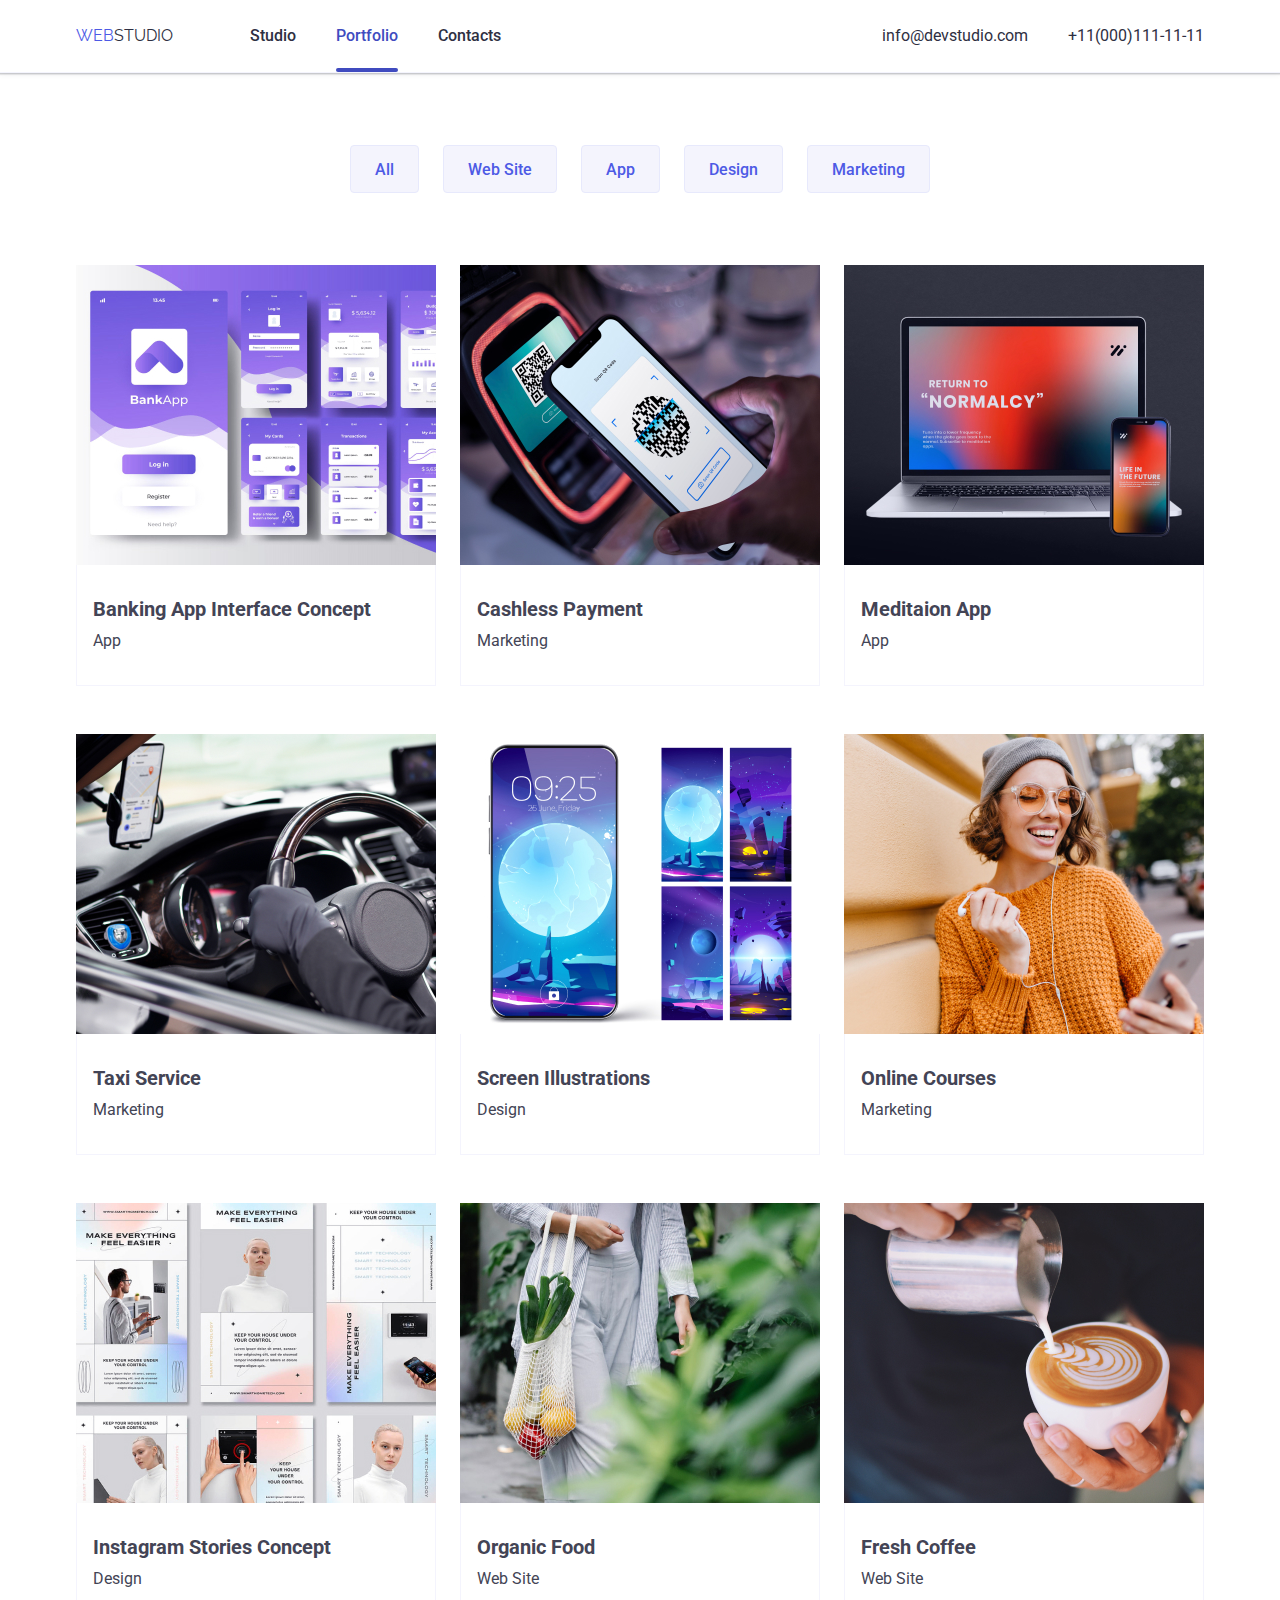
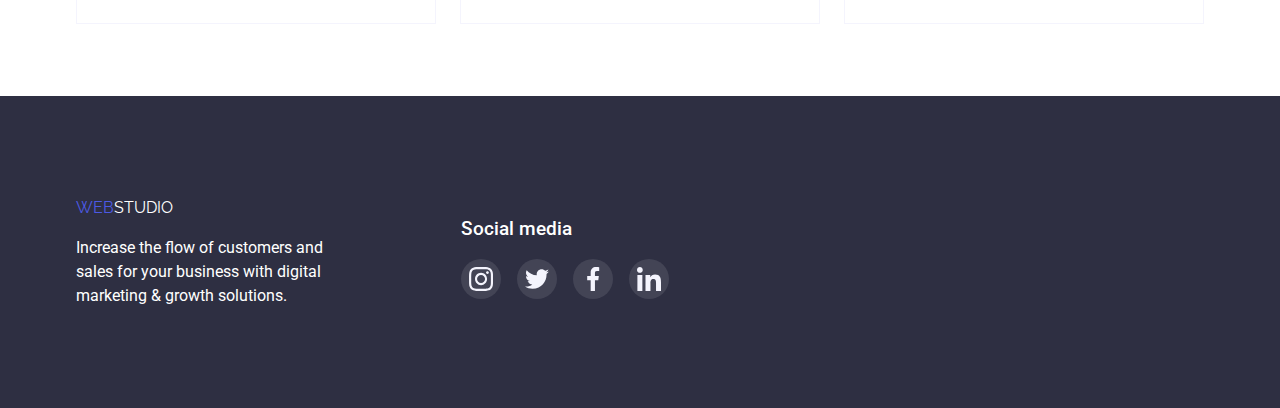
==== potfolio.html @ c52e0ece "dd" ====
<!DOCTYPE html>
<html lang="en">
<head>
    <meta charset="UTF-8">
    <meta http-equiv="X-UA-Compatible" content="IE=edge">
    <meta name="viewport" content="width=device-width, initial-scale=1.0">
    <title>Document</title>
    <link rel="preconnect" href="https://fonts.googleapis.com"><link rel="preconnect" href="https://fonts.gstatic.com" crossorigin>
    <link href="https://fonts.googleapis.com/css2?family=Raleway:wght@800&family=Roboto:wght@400;500&display=swap" rel="stylesheet">
    <link rel="stylesheet" href="https://cdnjs.cloudflare.com/ajax/libs/modern-normalize/0.6.0/modern-normalize.min.css">
    <link rel="stylesheet" href="./css/style.css">
</head>
<body>
    <header class="header-container">
        <div class="container container-nav">
            <nav class="nav-items">
            <a href="./index.html" class="logo"><span class="logo-web">Web</span>Studio</a>
                <ul class="list-header-page list">
                    <li class="item"><a href="./index.html" class="menu-link link current">Studio</a></li>
                    <li class="item"><a href="./portfolio.html" class="menu-link link heder">Portfolio</a></li>
                    <li class="item"><a href="" class="link">Contacts</a></li>
                </ul>
            </nav>
                <ul class="list-mail-tel list">
                    <li class="item"><a href="mailto:info@devstudio.com" class="link">info@devstudio.com</a></li>
                    <li class="item"><a href="tel:+11(000)1111111" class="link">+11(000)111-11-11</a></li>
                </ul>
            </div>
    </header>
    <main class="hero">
        <section class="section-btn">
            <div class="container">
            <h1 class="visually-hidden">Portfolio Page</h1>
                <ul class="portfolio-links list">
                    <li class="item"><button type="button" class="portfolio-buttons">All</button></li>
                    <li class="item"><button type="button" class="portfolio-buttons">Web Site</button></li>
                    <li class="item"><button type="button" class="portfolio-buttons">App</button></li>
                    <li class="item"><button type="button" class="portfolio-buttons">Design</button></li>
                    <li class="item"><button type="button" class="portfolio-buttons">Marketing</button></li>
                </ul>
            <ul class="list-img list">
                <li class="item">
                    <a href="" class="img-links"> 
                        <div class="product-thumb">
                            <img src="./imаges/img1.jpg" alt="photo" width="360" height="300">
                            <div class="product-overlay">
                                <p class="overlay-text">14 Stylish and User-Friendly App Design Concepts ·
                                   Task Manager App · Calorie Tracker App ·
                                   Exotic Fruit Ecommerce App · Cloud Storage App</p>
                            </div>
                            </div>
                        <div class="item-text">
                          <h2 class="hero-title">Banking App Interface Concept</h2>
                          <p class="hero-text">App</p>
                     </div>
                    </a>
                </li>
                <li class="item">
                    <a href="" class="img-links">
                        <div class="product-thumb">
                        <img src="./imаges/img2.jpg" alt="photo" width="360" height="300">
                        <div class="product-overlay">
                            <p class="overlay-text">14 Stylish and User-Friendly App Design Concepts ·
                               Task Manager App · Calorie Tracker App ·
                               Exotic Fruit Ecommerce App · Cloud Storage App</p>
                        </div>
                        </div>
                    <div class="item-text">
                    <h2 class="hero-title">Cashless Payment</h2>
                    <p class="hero-text">Marketing</p>
                        </div>
                    </a>
                </li>
                <li class="item">
                    <a href="" class="img-links">
                        <div class="product-thumb">
                            <img src="./imаges/img3.jpg" alt="meditaion-app" width="360" height="300">
                            <div class="product-overlay">
                                <p class="overlay-text">14 Stylish and User-Friendly App Design Concepts ·
                                   Task Manager App · Calorie Tracker App ·
                                   Exotic Fruit Ecommerce App · Cloud Storage App</p>
                            </div> 
                            </div>
                            <div class="item-text">
                             <h2 class="hero-title">Meditaion App</h2>
                             <p class="hero-text">App</p>
                        </div>
                    </a>
                </li>
                <li class="item">
                    <a href="" class="img-links">
                        <div class="product-thumb">
                        <img src="./imаges/img4.jpg" alt="photo" width="360" height="300">
                        <div class="product-overlay">
                            <p class="overlay-text">14 Stylish and User-Friendly App Design Concepts ·
                               Task Manager App · Calorie Tracker App ·
                               Exotic Fruit Ecommerce App · Cloud Storage App</p>
                        </div>
                        </div>
                    <div class="item-text">
                    <h2 class="hero-title">Taxi Service</h2>
                    <p class="hero-text">Marketing</p>
                        </div>
                    </a>
                </li>
                <li class="item">
                    <a href="" class="img-links">
                        <div class="product-thumb">
                            <img src="./imаges/img5.jpg" alt="photo" width="360" height="300">
                            <div class="product-overlay">
                                <p class="overlay-text">14 Stylish and User-Friendly App Design Concepts ·
                                   Task Manager App · Calorie Tracker App ·
                                   Exotic Fruit Ecommerce App · Cloud Storage App</p>
                            </div>
                            </div>
                        <div class="item-text">
                        <h2 class="hero-title">Screen Illustrations</h2>
                        <p class="hero-text">Design</p>
                        </div>
                    </a>
                </li>
                <li class="item">
                    <a href="" class="img-links">
                        <div class="product-thumb">
                            <img src="./imаges/img6.jpg" alt="photo" width="360" height="300">
                            <div class="product-overlay">
                                <p class="overlay-text">14 Stylish and User-Friendly App Design Concepts ·
                                   Task Manager App · Calorie Tracker App ·
                                   Exotic Fruit Ecommerce App · Cloud Storage App</p>
                            </div>
                            </div>
                        <div class="item-text">
                        <h2 class="hero-title">Online Courses</h2>
                        <p class="hero-text">Marketing</p>
                        </div>
                    </a>
                </li>
                <li class="item">
                    <a href="" class="img-links">
                        <div class="product-thumb">
                            <img src="./imаges/img7.jpg" alt="photo" width="360" height="300">
                            <div class="product-overlay">
                                <p class="overlay-text">14 Stylish and User-Friendly App Design Concepts ·
                                   Task Manager App · Calorie Tracker App ·
                                   Exotic Fruit Ecommerce App · Cloud Storage App</p>
                            </div>
                            </div>
                            <div class="item-text">
                             <h2 class="hero-title">Instagram Stories Concept</h2>
                            <p class="hero-text">Design</p>
                        </div>
                    </a>
                </li>
                <li class="item">
                    <a href="" class="img-links">
                        <div class="product-thumb">
                            <img src="./imаges/img8.jpg" alt="photo" width="360" height="300">
                            <div class="product-overlay">
                                <p class="overlay-text">14 Stylish and User-Friendly App Design Concepts ·
                                   Task Manager App · Calorie Tracker App ·
                                   Exotic Fruit Ecommerce App · Cloud Storage App</p>
                            </div>
                            </div>
                        <div class="item-text">
                        <h2 class="hero-title">Organic Food</h2>
                        <p class="hero-text">Web Site</p>
                        </div>
                    </a>
                </li>
                <li class="item">
                    <a href="" class="img-links">
                        <div class="product-thumb">
                            <img src="./imаges/img9.jpg" alt="photo" width="360" height="300">
                            <div class="product-overlay">
                                <p class="overlay-text">14 Stylish and User-Friendly App Design Concepts ·
                                   Task Manager App · Calorie Tracker App ·
                                   Exotic Fruit Ecommerce App · Cloud Storage App</p>
                            </div>
                            </div>
                       <div class="item-text">
                        <h2 class="hero-title">Fresh Coffee</h2>
                        <p class="hero-text">Web Site</p> 
                        </div>
                    </a>
                </li>
            </ul>
        </div>
    </main>
    <footer class="footer-page">
        <div class="footer-container container">
            <div class="fot-text">
                <a href="./index.html" class="name-logo"><span class="footer-logo-page">Web</span>Studio</a>
            <p class="footer-text-page">Increase the flow of customers and sales for your business with digital marketing & growth solutions.</p>
            </div>
            <div class="media">
                <h3 class="media-title">Social media</h3>
                <ul class="media-list list">
                  <li class="media-items">
                      <a href="" class="media-link">
                          <svg class="media-icons" width="24" height="24">
                              <use href="./imаges/icons.svg#icon-instagram"></use>
                          </svg>
                      </a>
                  </li>
                  <li class="media-items">
                    <a href="" class="media-link">
                        <svg class="media-icons" width="24" height="24">
                            <use href="./imаges/icons.svg#icon-twitter"></use>
                        </svg>
                    </a>
                </li>
                <li class="media-items">
                    <a href="" class="media-link">
                        <svg class="media-icons" width="24" height="24">
                            <use href="./imаges/icons.svg#icon-facebook"></use>
                        </svg>
                </a>
                </li>
                <li class="media-items">
                    <a href="" class="media-link">
                        <svg class="media-icons" width="24" height="24">
                            <use href="./imаges/icons.svg#icon-linkedin"></use>
                        </svg>
                     </a>
                 </li>
                 </ul>
    </div >
        </div>
    </footer>  
</body>
</html>
---- css/style.css ----
/* header color: #2E2F42 */
/* Primary text color: #434455 */
/* accent #434455 */
/* header and footer background color #434455 */
/* section background color #F4F4FD */


*,
::after,
::before{
    box-sizing:border-box;
}

:root {
    --primary-text-color:#434455;
    --title-text-color:#2E2F42;
    --primary-white-color:#ffffff;
    --accent-color:#4D5AE5;
    --light-color:#F4F4FD;
    --an-accent-color:#404BBF;
    --light-slate:#8E8F99;
    --color-elipse:#E7E9FC;
    --color-vektor:#000000;
}

body {
    margin:0;
    background-color: var(--primary-white-color);
    color: var(--primary-text-color);
    font-family: 'Roboto', sans-serif;
    font-weight: 400;
    line-height: 1.5;
}

p, h2 {
    margin-top:0;
    margin-bottom:0;
}

img{
    display:block;
    width:100%;
    height:auto;
}

.list{
    margin:0;
    padding:0;
    list-style:none;
}


/* logo */

.logo {
    color: var(--title-text-color);
    text-transform:uppercase;
    font-family:'Raleway', sans-serif;
    text-decoration:none;
}
.logo-web {
    color:var(--accent-color);
}

/* navigation links */

header {
    box-shadow: var(--card-shadow);
}

.list-header-page {
    display:flex;
    margin-left:77px;
}

.container {
    width:1152px;
    padding-left:12px;
    padding-right:12px;
    margin:0 auto;
}

.section {
    padding-top:120px;
}


.container-nav {
    display:flex;
    align-items:center;
}

.nav-items {
    display:flex;
    align-items:center;
}

.header-container{
    border-bottom:0.5px solid var(--light-color);
    box-shadow: 0px 2px 1px rgba(46, 47, 66, 0.08), 
    0px 1px 1px rgba(46, 47, 66, 0.16), 
    0px 1px 6px rgba(46, 47, 66, 0.08);
}

.list-header-page .link {
    display:block;
    padding-top:24px;
    padding-bottom:24px;

    text-decoration:none;
    color:var(--title-text-color);

    font-weight:500;
    transition:color 250ms cubic-bezier(0.4, 0, 0.2, 1);
}

.list-header-page .item:not(:last-child) {
    margin-right:40px;
}

.list-header-page .link:hover,
.list-header-page .link:focus,
.list-header-page .link:active {
    color:var(--accent-color);
}
 

/* list */


.list-mail-tel  {
    display:flex;
    align-items:center;
    margin-left:auto;
}

.list-mail-tel .link {
    text-decoration:none;
    color:var(--title-text-color);
    padding-top:24px;
    padding-bottom:24px;

    transition:color 250ms cubic-bezier(0.4, 0, 0.2, 1);
}

.list-mail-tel .link:hover,
.list-mail-tel .link:focus,
.list-mail-tel .link:active {
    color:var(--accent-color);
}

.menu-link{
    position:relative;
    display:block;
    padding-top:24px;
    padding-bottom:24px;
    outline: transparent;

    text-decoration:none;

    font-weight:600;
    color:var(--an-accent-color);
}

.menu-link.heder{ 
    color: var(--an-accent-color);
}

.menu-link::after{
    content:'';

    position:absolute;
    bottom:0;
    left:0;

    display:block;
    width: 100%;
    height:4px;
    border-radius:2px;
    background-color: var(--an-accent-color);
}


.menu-link.current::after{
    content:'';

    position:absolute;
    bottom:0;
    left:0;

    display:block;
    width: 100%;
    height:4px;
    border-radius:2px;
    color: var(--an-accent-color);

    transform:scaleX(0);
    transform-origin: left;
    transition:transform 250ms cubic-bezier(0.4, 0, 0.2, 1);
}


.menu-link.current:hover::after,
.menu-link.current:focus::after{
    transform:scaleX(1);
}

.list-mail-tel .item:not(:last-child){
    margin-right:40px;
}


.main-section {
    padding-top:192px;
    padding-bottom:192px;
    text-align:center;
    background-color:var(--title-text-color);
}

.bg-hero {
    max-width:1440px;
    height:600px;
    margin-left:auto;
    margin-right:auto;
    background-image:linear-gradient(
    rgba(46, 47, 66, 0.7),
    rgba(46, 47, 66, 0.7)
    ),
    url(../imаges/people-office\ 1.jpg);
    background-color:var(--title-text-color);
    background-repeat:no-repeat;
    background-size:cover;
    background-position:center;
}

.title {
    margin:0 auto;
    margin-top:0;
    margin-bottom:50px;
    width:492px;

    color: var(--primary-white-color);

    font-size:56px;
    font-weight:500;
    line-height: 1.07;
}

.main-btn {
   padding:16px 32px;
    border-radius: 4px;
    text-align:center;
    min-width:170px;

    background-color:var(--accent-color);
    border:none;
    cursor: pointer;
    font-family: inherit;
    color:var(--primary-white-color);

    font-weight:500; 
    font-size: 16px;
    line-height: 1.2;

    transition:background-color 250ms cubic-bezier(0.4, 0, 0.2, 1),
    box-shadow 250ms cubic-bezier(0.4, 0, 0.2, 1);

}

.main-btn:hover,
.main-btn:focus {
    background-color:var(--an-accent-color);
    box-shadow: 0px 4px 4px rgba(0, 0, 0, 0.15);
}


/* unique page */

.section-title{
    margin-top:0;
    margin-bottom:70px;
    color:var(--title-text-color);
    text-align:center;

    font-weight: 700;
    font-size: 36px;
    line-height: 1.1;
}

.visually-hidden{
    position: absolute;
    white-space: nowrap;
    width: 1px;
    height: 1px;
    overflow: hidden;
    border: 0;
    padding: 0;
    clip: rect(0 0 0 0);
    clip-path: inset(50%);
    margin: -1px;
}

.main-list {
    display:flex;
}

.main-list .main-item:not(:last-child) {
    margin-right:24px;
}

.adv-icons{
    display:flex;
    height:112px;
    border-radius:4px;
    background-color: var(--light-color);
    margin-bottom:8px;

    justify-content: center;
    align-items: center;

}

.adv-icon{
    width: 64px;
    height: 64px;
}

.main-item {
    width:calc((100%-72px) /4);
}

.main-list .item:nth-child(1)::before{
    background-image:url(../imаges/antenna\ 1\ .svg);
    background-size: 64px;
}

.main-list .item:nth-child(2)::before{
    background-image:url(../imаges/clock\ 1.svg);
    background-size: 64px;
}

.main-list .item:nth-child(3)::before{
    background-image:url(../imаges/diagram\ 1.svg);
    background-size: 64px;
}

.main-list .item:nth-child(4)::before{
    background-image:url(../imаges/astronaut\ 1.svg);
    background-size: 64px;
}

.main-title {
    margin-top:0;
    margin-bottom:8px;
}

.section-photo {
    padding-top:120px;
    padding-bottom:120px;
}

.gadjet-list {
    display:flex;
    justify-content:center;
}

.gadjet-list .item:not(:last-child) {
    margin-right:24px;
}
/* Team info */

.main-team {
    background-color:var(--light-color);
    padding-bottom: 110px;
}

.title-name {
    margin:0;
    margin-bottom:8px;
    color:var(--title-text-color);

    font-weight:500;
}

.team-list .item {
    background-color:var(--primary-white-color);
}

.team-name-container{
    padding-top:32px;
    padding-bottom:32px;
    box-shadow: 0px 1px 6px rgba(46, 47, 66, 0.08),
    0px 1px 1px rgba(46, 47, 66, 0.16),
    0px 2px 1px rgba(46, 47, 66, 0.08);
    border-radius: 0px 0px 4px 4px;
}
.team-list{
    display:flex;
}
.team-list .item{
    text-align:center;
 }
 .team-list .item:not(:last-child){
     margin-right:24px;
 }

.social-list{
    display:flex;
    
}
.team-social-net{
    display:flex;
    justify-content:center;
    gap:24px;
    margin-top:8px;
}
.soc-item{
    width: 40px;
    height: 40px;
}

.team-social{
    display:flex;
    width: 100%;
    height: 100%;
    border-radius:50%;
    background-color:var(--accent-color);
    justify-content:center;
    align-items: center;
    transition:background-color 250ms cubic-bezier(0.4, 0, 0.2, 1);
}

.team-social:hover{
    background-color: var(--an-accent-color);
}
.social-icon{
    width: 16px;
    height: 16px;
}

/* Customers */

.customers {
    padding: 120px 0 130px 0;
}

.customers-content{
    display:flex;
    gap:24px;
}

.customers-banner{
    width: calc((100% - 120px) / 6);
    height: 88px;
}
    
.customers-link{
    display:flex;
    width: 100%;
    height: 100%;
    border:1px  solid var(--light-slate) ;
    border-radius:4px;

    align-items:center;
    justify-content: center;

    transition: border-color 250ms cubic-bezier(0.4, 0, 0.2, 1),
    fill 250ms cubic-bezier(0.4, 0, 0.2, 1);
}


.customers-logo{
    width: 104px;
    height: 56px;

    transition: fill 250ms cubic-bezier(0.4, 0, 0.2, 1);
}

.customers-logo{
    fill:var(--light-slate);
    
}

.customers-logo:hover {
    fill: var(--an-accent-color) !important;
}

.customers-link:hover{
    border-color: var(--an-accent-color);
}

.customers-link:hover .customers-logo{
    fill:var(--an-accent-color)
}

/* footer */

.footer-page {
        padding-top:100px;
        padding-bottom:100px;
        background-color:var(--title-text-color);
}

.fot-text {
    width:265px;
}

.footer-text-page {
    color:var(--primary-white-color);
}

.footer-container {
    display: flex;
}

.name-logo {
    display:inline-block;
    margin-bottom:16px;
    color:var(--primary-white-color);
    text-transform:uppercase;
    font-family:'Raleway', sans-serif;
    text-decoration:none;
}

.footer-logo-page {
    color:var(--accent-color)
}

.media {
    margin-left: 120px;
}


.media-title{
    font-weight: 500;
    margin-bottom:16px;
    color:var(--primary-white-color);
}

.media-list{
    display:flex;
    gap:16px;
}

.media-items{
    width: 40px;
    height: 40px;

}

.media-link{
    display:flex;
    width: 100%;
    height: 100%;
    border-radius:50%;
    background-color:var(--primary-text-color);
    align-items:center;
    justify-content: center;
    transition: background-color 250ms cubic-bezier(0.4, 0, 0.2, 1);
}

.media-link:hover{
    background-color:#31D0AA;
}

.backdrop{
    position:fixed;
    top:0;
    left:0;
    opacity:1;

    width: 100%;
    height: 100%;

    background: rgba(46, 47, 66, 0.4);
    transition:opacity 250ms cubic-bezier(0.4, 0, 0.2, 1),
    visibility 250ms cubic-bezier(0.4, 0, 0.2, 1);
}

.backdrop.is-hidden{
    visibility: hidden;
    opacity:0;
    pointer-events:none;
}

.modal{
    position:absolute;
    top:50%;
    left:50%;
    transform:translate(-50%, -50%) scale(1);
    width:408px;
    height:576px;
    background: #FCFCFC;
    box-shadow: 0px 1px 1px rgba(0, 0, 0, 0.14), 
    0px 1px 3px rgba(0, 0, 0, 0.12), 
     0px 2px 1px rgba(0, 0, 0, 0.2);
    border-radius: 4px;
    transition:transform 250ms cubic-bezier(0.4, 0, 0.2, 1);
}

.backdrop.is-hidden .modal{
    transform:translate(-50%, -50%) scale(0);
}
.button-close{
    display:flex;
    position:absolute;
    top:24px;
    right:24px;
    
    width: 24px;
    height: 24px;

    background:var(--color-elipse);
    border: 1px solid rgba(0, 0, 0, 0.1);
    border-radius:50%;
    align-items:center;
    justify-content: center;
    cursor:pointer;
    
    transition:background-color 250ms cubic-bezier(0.4, 0, 0.2, 1),
    fill 250ms 250ms cubic-bezier(0.4, 0, 0.2, 1);
}

.button-close:hover,
.button-close:active{
    background-color: var(--color-elipse);
}

.button-close:hover,
.button-close:focus{
    background-color:var(--an-accent-color);
}

.modal-button-icon{
    width: 8px;
    height: 8px;
    position: absolute;
    left: 33.33%;
    right: 33.33%;
    top: 33.33%;
    bottom: 33.33%;
    color:var(--color-vektor);
}

.modal-button-icon:hover,
.modal-button-icon:focus{
    fill: #ffffff;
}


/* Portfolio */
.portfolio-links {
    display:flex;
    justify-content:center;

    margin-bottom:72px;
    padding:0;

    text-decoration:none;
}

.portfolio-links .item:not(:last-child){
    margin-right:24px;
}

.section-btn {
    padding-top: 72px;
    padding-bottom: 72px;
}

.portfolio-buttons{
    border-radius:4px;
    height:48px;
    padding:12px 24px;
    color:var(--accent-color);
    background-color:var(--light-color);
    cursor: pointer;
    border:none;
    font-family:inherit;
    border: 1px solid #E7E9FC;

    font-weight: 500;
    font-size: 16px;
    line-height: 1.5;

    transition:color 250ms cubic-bezier(0.4, 0, 0.2, 1),
    background-color 250ms cubic-bezier(0.4, 0, 0.2, 1),
    border-color 250ms cubic-bezier(0.4, 0, 0.2, 1),
    box-shadow 250ms cubic-bezier(0.4, 0, 0.2, 1);
}

.portfolio-buttons:hover,
.portfolio-buttons:focus {
    color:var(--primary-white-color);
    background-color:var(--an-accent-color);
    border-color:var(--accent-color);
    box-shadow: 0px 3px 1px rgba(0, 0, 0, 0.1), 
    0px 2px 1px rgba(0, 0, 0, 0.08), 
    0px 2px 2px rgba(0, 0, 0, 0.12);

    box-shadow: 0px 1px 6px rgba(46, 47, 66, 0.08), 
    0px 1px 1px rgba(46, 47, 66, 0.16), 
    0px 2px 1px rgba(46, 47, 66, 0.08);
}

.list-img {
    display:flex;
    flex-wrap:wrap;
    gap: 48px 24px;
}


.img-links{
    display: block;
    text-decoration: none;
    color:var(--primary-text-color);

    transition:box-shadow 250ms cubic-bezier(0.4, 0, 0.2, 1);
}

.img-links:hover {
    box-shadow: 0px 1px 6px rgba(46, 47, 66, 0.08), 
    0px 1px 1px rgba(46, 47, 66, 0.16), 
    0px 2px 1px rgba(46, 47, 66, 0.08);
}

.product-thumb{
    position:relative;
    overflow:hidden;
}

.product-overlay{
    position:absolute;
    top:0;
    left:0;
    width: 100%;
    height: 100%;
    font-family:inherit;
    font-size:16px;
    line-height:1.5;
    color:var(--light-color);
    background-color:var(--accent-color);
    transform:translateY(101%);
    transition:transform 250ms cubic-bezier(0.4, 0, 0.2, 1);

    padding: 40px 32px;
}

.img-links:hover .product-overlay{
    transform:translateY(0%);
}


.list-img .hero-title { 
    font-size:20px;
    line-height:1.2;
}

.list-img .item-text {
    padding-top:32px;
    padding-bottom:32px;
    padding-left:16px;
    border-left:0.5px solid var(--light-color);
    border-right:0.5px solid var(--light-color);
    border-bottom:0.5px solid var(--light-color);
}

.list-img .hero-title {
    margin-bottom:8px;
}

.list-img .item:nth-child(3n){
    margin-right:0;
}

.list-img .item:nth-last-child(-n + 3){
    margin-bottom:0;
}
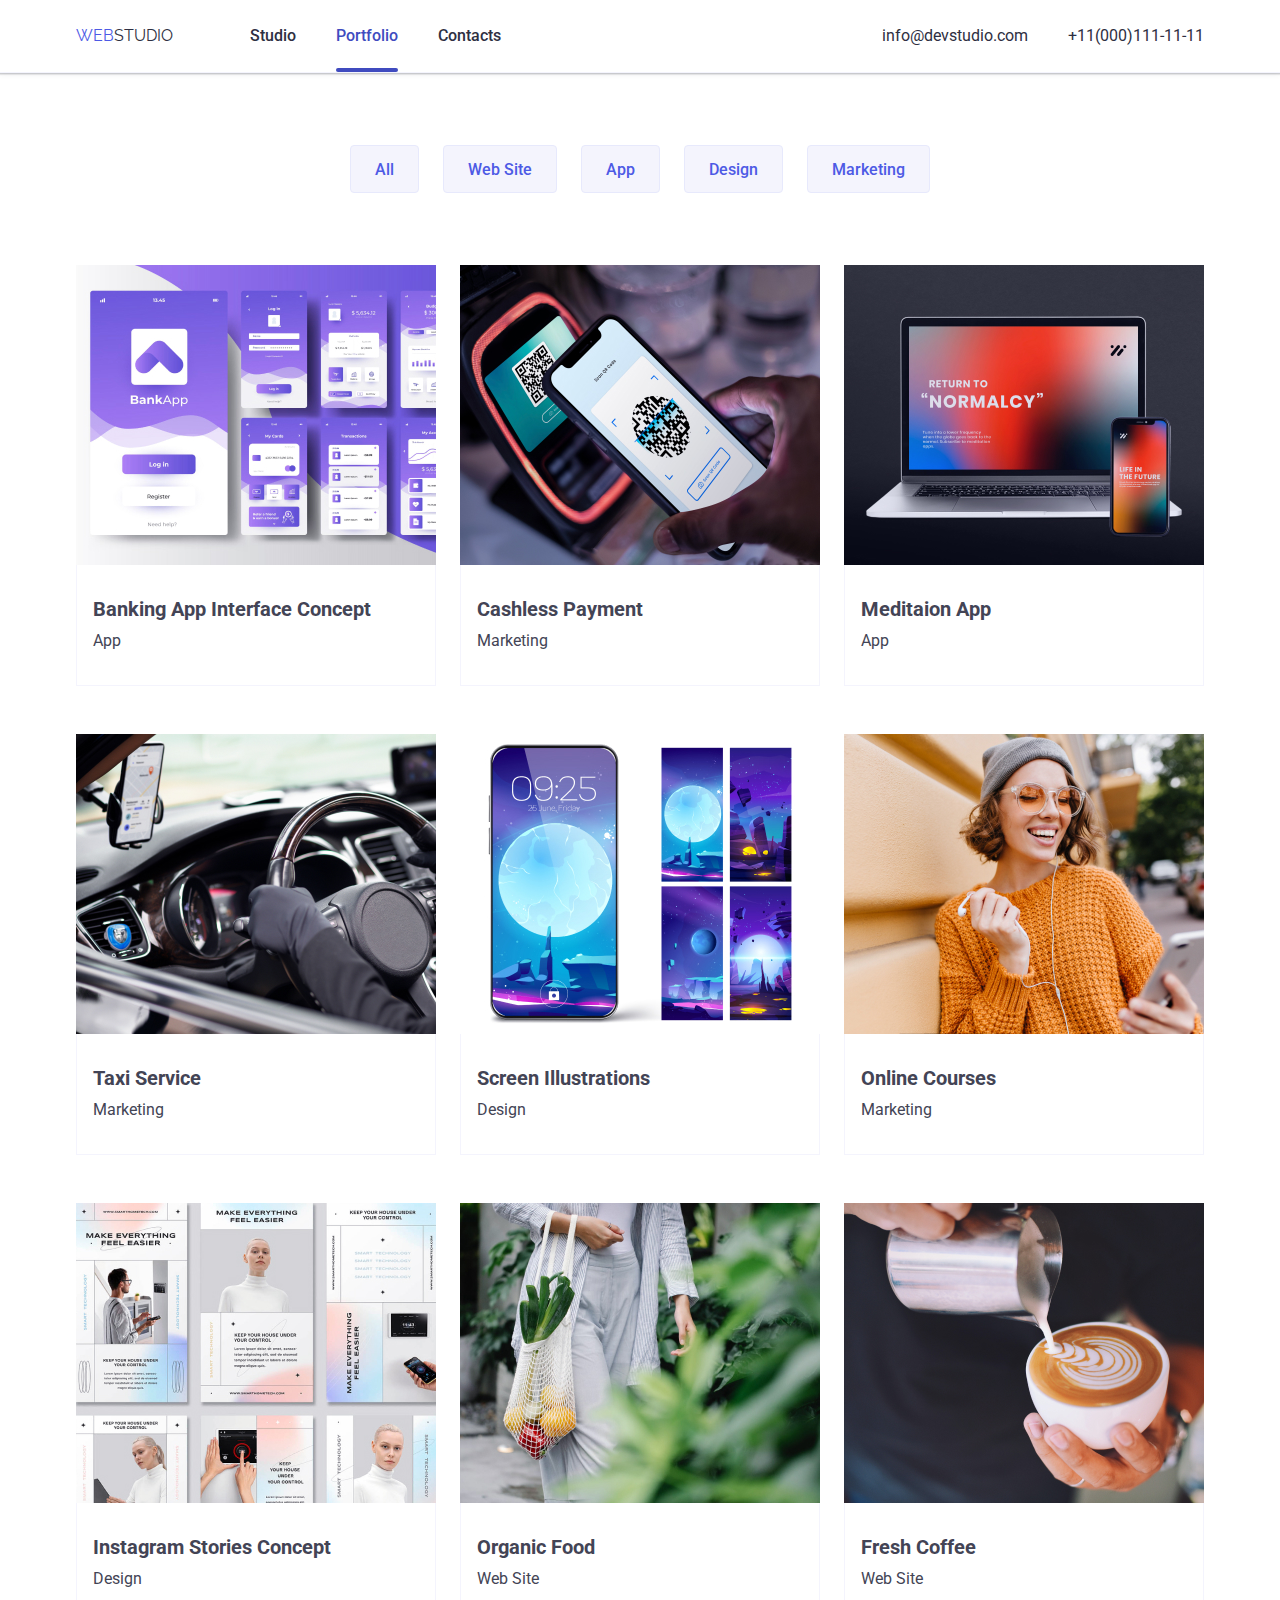
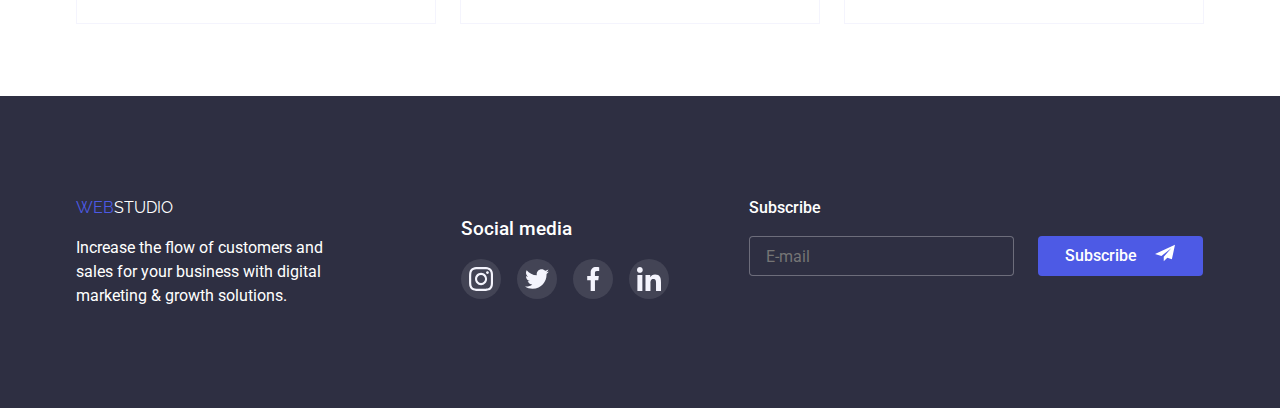
==== commit a164c9af: "modified" ====
--- a/potfolio.html
+++ b/potfolio.html
@@ -225,6 +225,23 @@
                  </li>
                  </ul>
     </div >
+    <form class="form">
+        <label for="email" class="sub-title">Subscribe</label>
+        <div class="form-data">
+          <input
+            type="email"
+            id="email"
+            placeholder="E-mail"
+            class="footer-input"
+          />
+          <button type="submit" class="submit-button">
+           <p class="sub-text">Subscribe</p>
+            <svg width="24" height="20">
+              <use href="./imаges/icons.svg#icon-telegram"></use>
+            </svg>
+          </button>
+        </div>
+      </form>
         </div>
     </footer>  
 </body>
--- a/css/style.css
+++ b/css/style.css
@@ -589,13 +589,13 @@
     left:50%;
     transform:translate(-50%, -50%) scale(1);
     width:408px;
-    height:576px;
     background: #FCFCFC;
     box-shadow: 0px 1px 1px rgba(0, 0, 0, 0.14), 
     0px 1px 3px rgba(0, 0, 0, 0.12), 
      0px 2px 1px rgba(0, 0, 0, 0.2);
     border-radius: 4px;
     transition:transform 250ms cubic-bezier(0.4, 0, 0.2, 1);
+    padding: 72px 24px 24px;
 }
 
 .backdrop.is-hidden .modal{
@@ -646,6 +646,217 @@
 .modal-button-icon:focus{
     fill: #ffffff;
 }
+
+.modal-title {
+    font-weight: 500;
+    font-size: 16px;
+    line-height: 1.5;
+    text-align: center;
+  }
+  
+  .form-field {
+    position: relative;
+    display: flex;
+    flex-direction: column;
+  
+    margin-bottom: 8px;
+  
+    transition:fill 250ms cubic-bezier(0.4, 0, 0.2, 1);
+  }
+  
+  .form-label {
+    font-family: inherit;
+    font-size: 12px;
+    line-height: 1.3;
+    color: var(--light-slate);
+  
+    margin-bottom: 4px;
+  }
+  
+  .input {
+    padding: 14px 19px 14px 38px;
+    height: 40px;
+    
+    border: 1px solid rgba(33, 33, 33, 0.2);
+    border-radius: 4px;
+    outline:none;
+  
+    transition: border-color 250ms cubic-bezier(0.4, 0, 0.2, 1);
+  }
+  
+  .input-icon {
+    position: absolute;
+    top: 28px;
+    left: 14px;
+  }
+  .input:focus {
+    border-color: var(--an-accent-color);
+  }
+  
+  .form-field:focus-within {
+    border-color: var(--an-accent-color);
+    fill: var(--an-accent-color);
+  }
+  
+  .input:not(:placeholder-shown) {
+    border-color: var(--an-accent-color);
+  }
+  
+  .input:not(:placeholder-shown) + .input-icon {
+    fill: var(--an-accent-color);
+  }
+  
+  .comment {
+    padding: 8px 16px;
+    height: 120px;
+    border: 1px solid rgba(33, 33, 33, 0.2);
+    border-radius: 4px;
+    outline:none;
+    resize: none;
+  }
+  
+  .comment-text {
+    margin-bottom: 4px;
+  }
+  .comment::placeholder {
+    font-family: inherit;
+    font-weight: 400;
+    font-size: 12px;
+    line-height: 1.3;
+  
+    color: rgba(117, 117, 117, 0.5);
+  }
+  
+  .checkbox-input {
+    display: flex;
+    align-items: center;
+    margin-top: 16px;
+  }
+  .modal-checkbox {
+    width: 16px;
+    height: 16px;
+  }
+  
+  .checkbox-label {
+    display: flex;
+    font-size: 12px;
+    line-height: 1.3;
+    color: #757575;
+    letter-spacing: 0.04em;
+  }
+  
+  .privacy-link {
+    color: var(--accent-color);
+  }
+  
+  .checkbox-label::before {
+    content: " ";
+    display: block;
+    width: 16px;
+    height: 16px;
+    border: 1px solid var(--title-text-color);
+    border-radius: 3px;
+  
+    margin-right: 8px;
+  }
+  
+  .modal-checkbox:checked + .checkbox-label:before {
+    border: none;
+    background-repeat: no-repeat;
+    background-position: center;
+    background-size: contain;
+  }
+  
+  .submit-send {
+    background-color: var(--accent-color);
+    width: 169px;
+    height: 56px;
+    color: var(--primary-white-color);
+    font-family: inherit;
+    margin: 24px 120px;
+    display: block;
+    border-radius: 4px;
+    border: none;
+    cursor: pointer;
+  
+    transition: background-color 250ms cubic-bezier(0.4, 0, 0.2, 1),
+      box-shadow 250ms cubic-bezier(0.4, 0, 0.2, 1);
+  }
+  
+  .submit-send:hover,
+  .submit-send:focus {
+    background-color: var(--an-accent-color);
+    box-shadow: 0px 4px 4px rgba(0, 0, 0, 0.15);
+  }
+  
+  .form-block {
+    display: flex;
+    width: 453px;
+    height: 80px;
+  }
+
+.form {
+    margin-left: 80px;
+    
+  }
+  
+  .form-items {
+    display: flex;
+  }
+  
+  .sub-title {
+    display: block;
+    color: var(--primary-white-color);
+    margin-bottom: 16px;
+    font-weight: 500;
+  }
+
+.form-data {
+    display: flex;
+}
+  
+  .footer-input {
+    width: 100%;
+    padding: 8px 16px;
+    background-color: #2e2f42;
+    border: 1px solid rgba(255, 255, 255, 0.3);
+    border-radius: 4px;
+    outline:none;
+    height: 40px;
+    color: var(--primary-white-color);
+    min-width: 265px;
+  }
+
+  .sub-text{
+    align-items: center;
+    color: var(--primary-white-color);
+    font-weight: 500;
+    padding-top: 8px;
+  }
+  
+  .submit-button {
+    display: flex;
+    justify-content: center;
+    align-items: center;
+    background-color: var(--accent-color);
+    border-radius: 4px;
+    border: none;
+    cursor: pointer;
+  
+    min-width: 165px;
+    margin-left: 24px;
+    padding-bottom: 8px;
+    gap: 16px; 
+  
+    transition: background-color 250ms cubic-bezier(0.4, 0, 0.2, 1),
+      box-shadow 250ms cubic-bezier(0.4, 0, 0.2, 1);
+  }
+  
+  .submit-button:hover,
+  .submit-button:focus {
+    background-color: #404bbf;
+    box-shadow: 0px 4px 4px rgba(0, 0, 0, 0.15);
+  }
 
 
 /* Portfolio */
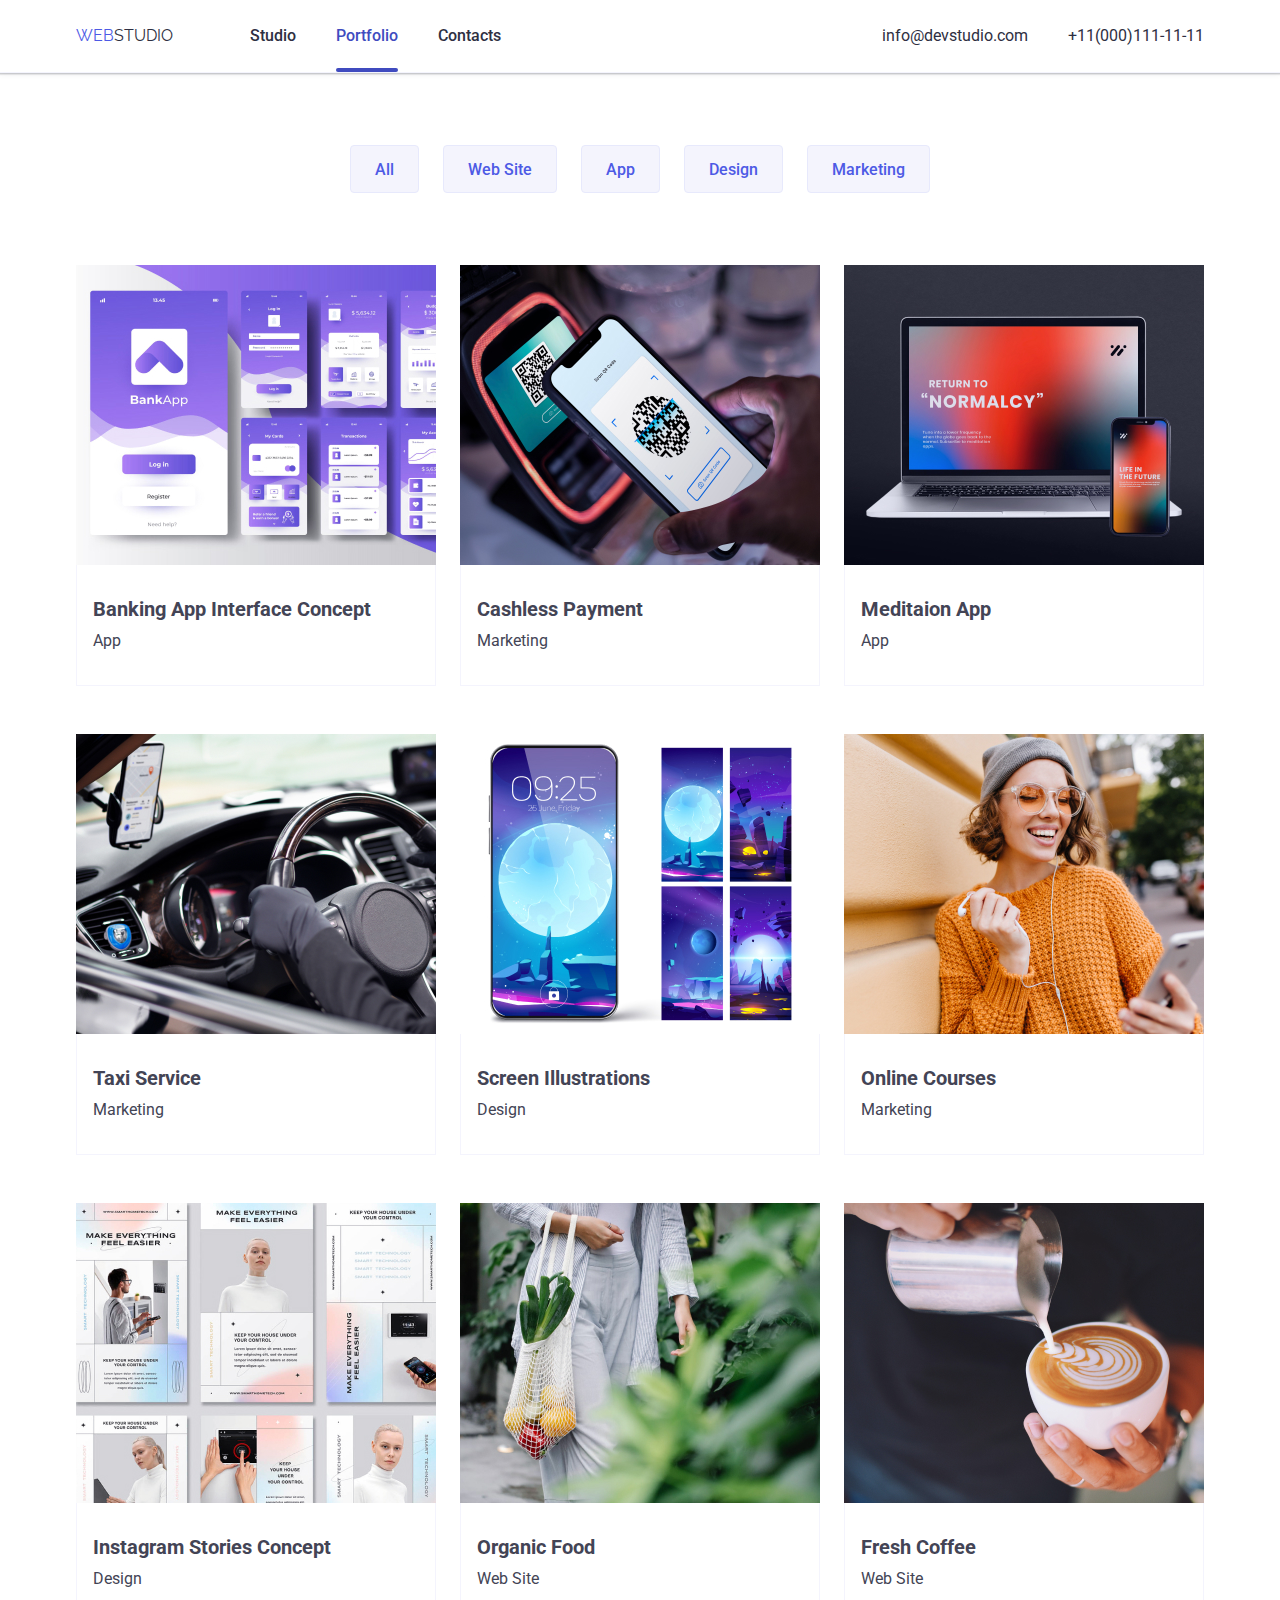
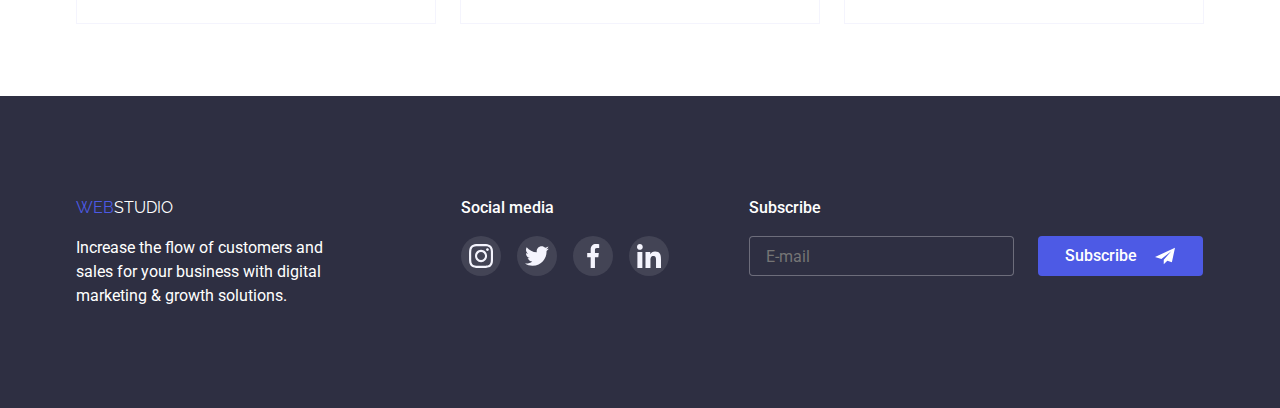
==== commit 0beb0ef3: "modified" ====
--- a/potfolio.html
+++ b/potfolio.html
@@ -193,7 +193,7 @@
             <p class="footer-text-page">Increase the flow of customers and sales for your business with digital marketing & growth solutions.</p>
             </div>
             <div class="media">
-                <h3 class="media-title">Social media</h3>
+                <p class="media-title">Social media</p>
                 <ul class="media-list list">
                   <li class="media-items">
                       <a href="" class="media-link">
--- a/css/style.css
+++ b/css/style.css
@@ -652,6 +652,7 @@
     font-size: 16px;
     line-height: 1.5;
     text-align: center;
+    margin-bottom: 16px;
   }
   
   .form-field {
@@ -714,6 +715,11 @@
     outline:none;
     resize: none;
   }
+
+  .comment:focus-within {
+    border-color: var(--an-accent-color);
+    fill: var(--an-accent-color);
+  }
   
   .comment-text {
     margin-bottom: 4px;
@@ -749,23 +755,27 @@
     color: var(--accent-color);
   }
   
-  .checkbox-label::before {
-    content: " ";
-    display: block;
+
+.checkbox-label .icon-vector {
+    display: flex;
+    align-items: center;
+    justify-content: center;
+    margin-right: 8px;
     width: 16px;
     height: 16px;
-    border: 1px solid var(--title-text-color);
-    border-radius: 3px;
-  
-    margin-right: 8px;
-  }
-  
-  .modal-checkbox:checked + .checkbox-label:before {
-    border: none;
-    background-repeat: no-repeat;
-    background-position: center;
-    background-size: contain;
-  }
+    border: 1.25px solid var(--title-text-color);
+    border-radius: 2px;
+    fill: transparent;
+    transition: background-color 250ms cubic-bezier(0.4, 0, 0.2, 1),
+    border-color 250ms cubic-bezier(0.4, 0, 0.2, 1),
+    fill 250ms cubic-bezier(0.4, 0, 0.2, 1);
+}
+
+.modal-checkbox:checked + .checkbox-label .icon-vector {
+ background-color: var(--accent-color);
+ border-color: var(--accent-color);
+ fill: var(--light-color);
+}
   
   .submit-send {
     background-color: var(--accent-color);
@@ -773,7 +783,11 @@
     height: 56px;
     color: var(--primary-white-color);
     font-family: inherit;
-    margin: 24px 120px;
+    margin: auto;
+    margin-top: 24px;
+    line-height: 1.5;
+    letter-spacing: 0.04em;
+    padding: 16px 60px; 
     display: block;
     border-radius: 4px;
     border: none;
@@ -826,13 +840,6 @@
     color: var(--primary-white-color);
     min-width: 265px;
   }
-
-  .sub-text{
-    align-items: center;
-    color: var(--primary-white-color);
-    font-weight: 500;
-    padding-top: 8px;
-  }
   
   .submit-button {
     display: flex;
@@ -847,6 +854,11 @@
     margin-left: 24px;
     padding-bottom: 8px;
     gap: 16px; 
+
+    align-items: center;
+    color: var(--primary-white-color);
+    font-weight: 500;
+    padding-top: 8px;
   
     transition: background-color 250ms cubic-bezier(0.4, 0, 0.2, 1),
       box-shadow 250ms cubic-bezier(0.4, 0, 0.2, 1);
